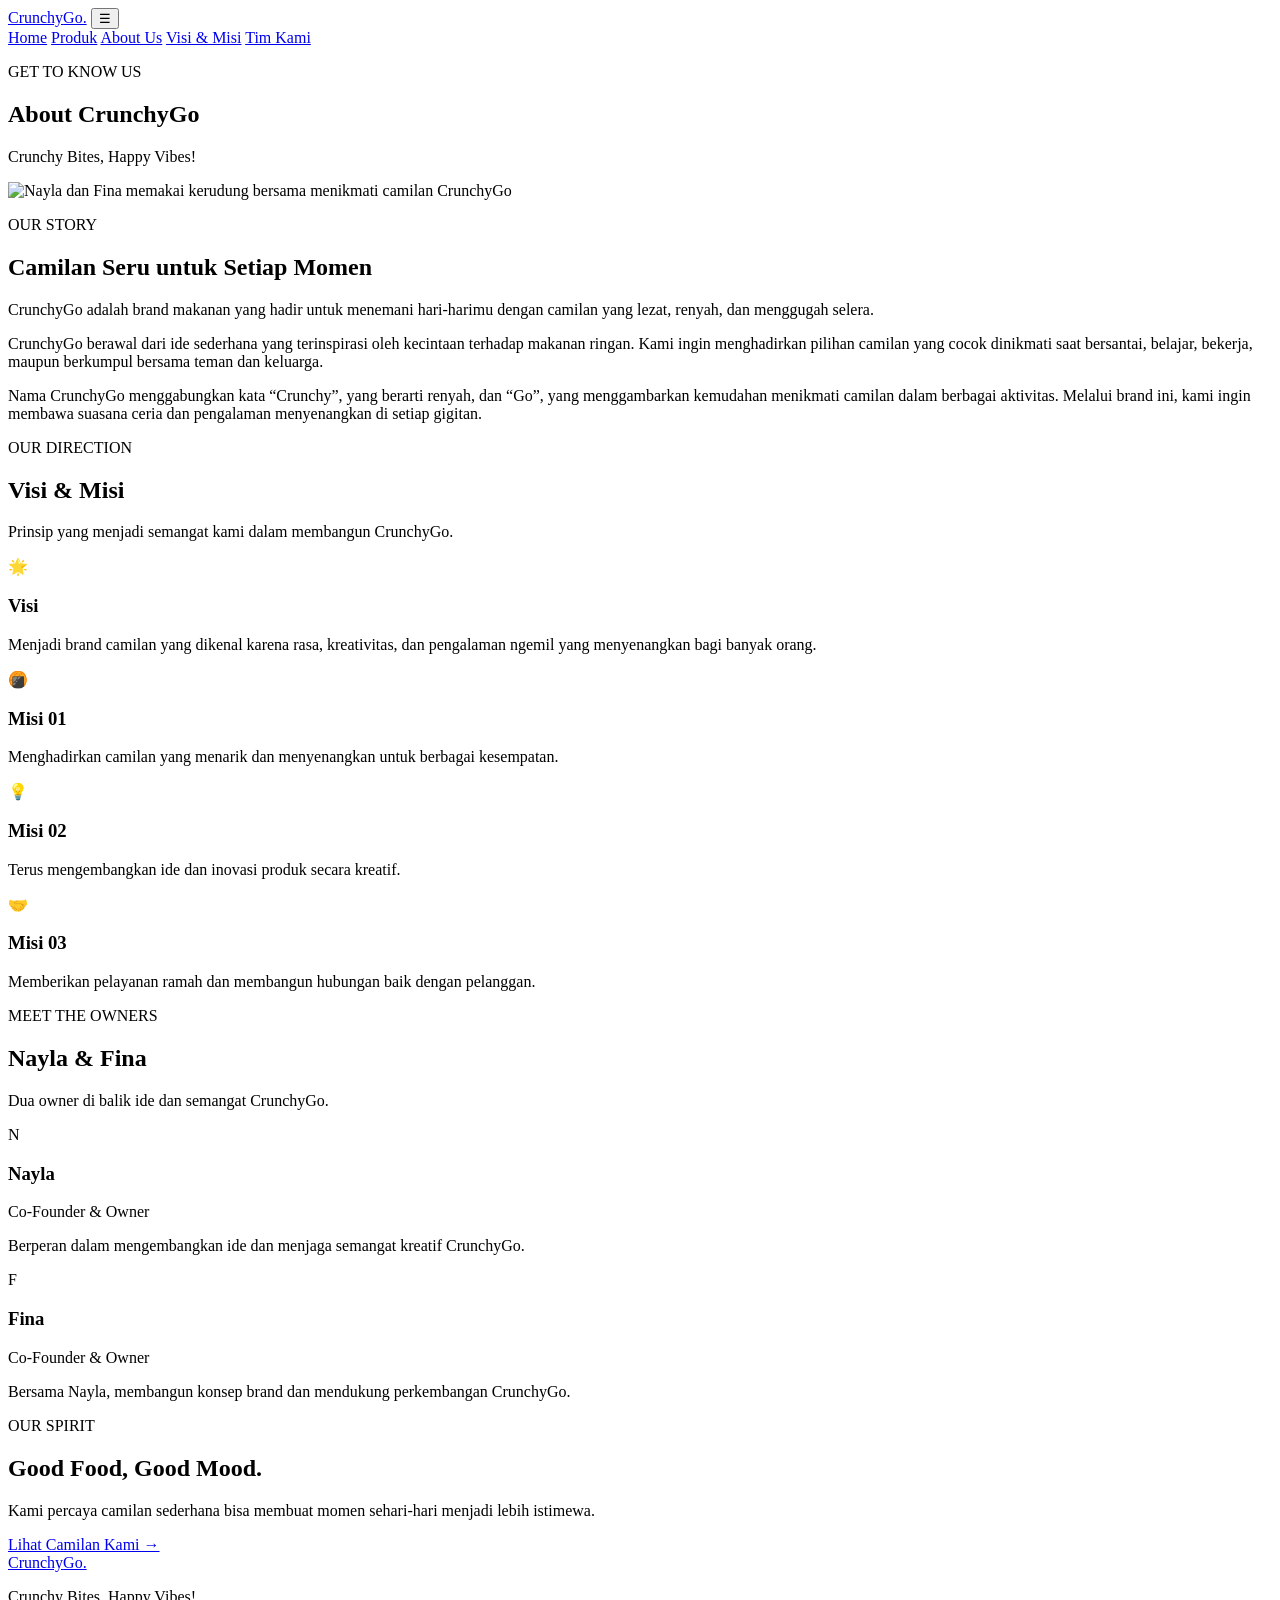
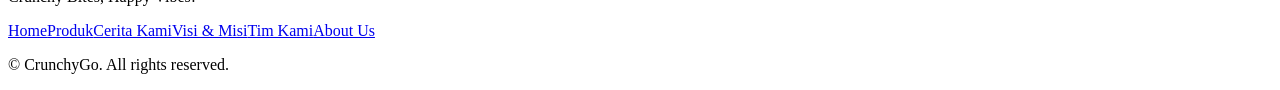
==== about.html @ ddae40fd "Add files via upload" ====
<!DOCTYPE html>
<html lang="id">
<head>
  <meta charset="UTF-8">
  <meta name="viewport" content="width=device-width, initial-scale=1.0">
  <meta name="description" content="Kenali cerita CrunchyGo, brand camilan lezat dan renyah.">
  <title>CrunchyGo | About Us</title>
  <link rel="stylesheet" href="assets/css/style.css">
  <script src="assets/js/main.js" defer></script>
</head>
<body>
  <header class="navbar">
    <a class="logo" href="index.html">Crunchy<span>Go.</span></a>
    <button class="menu-toggle" id="menuToggle" aria-label="Buka menu" aria-expanded="false">☰</button>
    <nav class="nav-links" id="navLinks">
      <a href="index.html">Home</a>
      <a href="index.html#products">Produk</a>
      <a class="active" href="about.html">About Us</a>
      <a href="index.html#vision">Visi &amp; Misi</a>
      <a href="index.html#team">Tim Kami</a>
    </nav>
  </header>

  <main>
    <section class="page-hero">
      <p class="eyebrow">GET TO KNOW US</p>
      <h1>About <span>CrunchyGo</span></h1>
      <p>Crunchy Bites, Happy Vibes!</p>
    </section>

    <section class="about-content section">
      <div class="about-image">
        <img src="assets/images/cerita-kami-nayla-fina-berkerudung.png" alt="Nayla dan Fina memakai kerudung bersama menikmati camilan CrunchyGo">
      </div>
      <div class="about-text">
        <p class="eyebrow">OUR STORY</p>
        <h2>Camilan Seru untuk <span>Setiap Momen</span></h2>
        <p>CrunchyGo adalah brand makanan yang hadir untuk menemani hari-harimu dengan camilan yang lezat, renyah, dan menggugah selera.</p>
        <p>CrunchyGo berawal dari ide sederhana yang terinspirasi oleh kecintaan terhadap makanan ringan. Kami ingin menghadirkan pilihan camilan yang cocok dinikmati saat bersantai, belajar, bekerja, maupun berkumpul bersama teman dan keluarga.</p>
        <p>Nama CrunchyGo menggabungkan kata “Crunchy”, yang berarti renyah, dan “Go”, yang menggambarkan kemudahan menikmati camilan dalam berbagai aktivitas. Melalui brand ini, kami ingin membawa suasana ceria dan pengalaman menyenangkan di setiap gigitan.</p>
      </div>
    </section>

    <section class="section vision-section" id="vision">
      <div class="section-heading"><p class="eyebrow">OUR DIRECTION</p><h2>Visi &amp; <span>Misi</span></h2><p>Prinsip yang menjadi semangat kami dalam membangun CrunchyGo.</p></div>
      <div class="vision-grid">
        <article class="vision-card vision-main"><div class="vision-icon">🌟</div><h3>Visi</h3><p>Menjadi brand camilan yang dikenal karena rasa, kreativitas, dan pengalaman ngemil yang menyenangkan bagi banyak orang.</p></article>
        <article class="vision-card"><div class="vision-icon">🍘</div><h3>Misi 01</h3><p>Menghadirkan camilan yang menarik dan menyenangkan untuk berbagai kesempatan.</p></article>
        <article class="vision-card"><div class="vision-icon">💡</div><h3>Misi 02</h3><p>Terus mengembangkan ide dan inovasi produk secara kreatif.</p></article>
        <article class="vision-card"><div class="vision-icon">🤝</div><h3>Misi 03</h3><p>Memberikan pelayanan ramah dan membangun hubungan baik dengan pelanggan.</p></article>
      </div>
    </section>

    <section class="section team-section" id="team">
      <div class="section-heading"><p class="eyebrow">MEET THE OWNERS</p><h2>Nayla &amp; <span>Fina</span></h2><p>Dua owner di balik ide dan semangat CrunchyGo.</p></div>
      <div class="team-grid">
        <article class="team-card"><div class="team-avatar avatar-nayla">N</div><h3>Nayla</h3><p class="team-role">Co-Founder &amp; Owner</p><p>Berperan dalam mengembangkan ide dan menjaga semangat kreatif CrunchyGo.</p></article>
        <article class="team-card"><div class="team-avatar avatar-fina">F</div><h3>Fina</h3><p class="team-role">Co-Founder &amp; Owner</p><p>Bersama Nayla, membangun konsep brand dan mendukung perkembangan CrunchyGo.</p></article>
      </div>
    </section>

    <section class="about-banner">
      <p class="eyebrow">OUR SPIRIT</p>
      <h2>Good Food, <span>Good Mood.</span></h2>
      <p>Kami percaya camilan sederhana bisa membuat momen sehari-hari menjadi lebih istimewa.</p>
      <a class="btn btn-primary" href="index.html#products">Lihat Camilan Kami →</a>
    </section>
  </main>

  <footer class="footer">
    <a class="logo" href="index.html">Crunchy<span>Go.</span></a>
    <p>Crunchy Bites, Happy Vibes!</p>
    <div class="footer-links"><a href="index.html">Home</a><a href="index.html#products">Produk</a><a href="index.html#story">Cerita Kami</a><a href="index.html#vision">Visi &amp; Misi</a><a href="index.html#team">Tim Kami</a><a href="about.html">About Us</a></div>
    <p class="copyright">© <span id="year"></span> CrunchyGo. All rights reserved.</p>
  </footer>
</body>
</html>
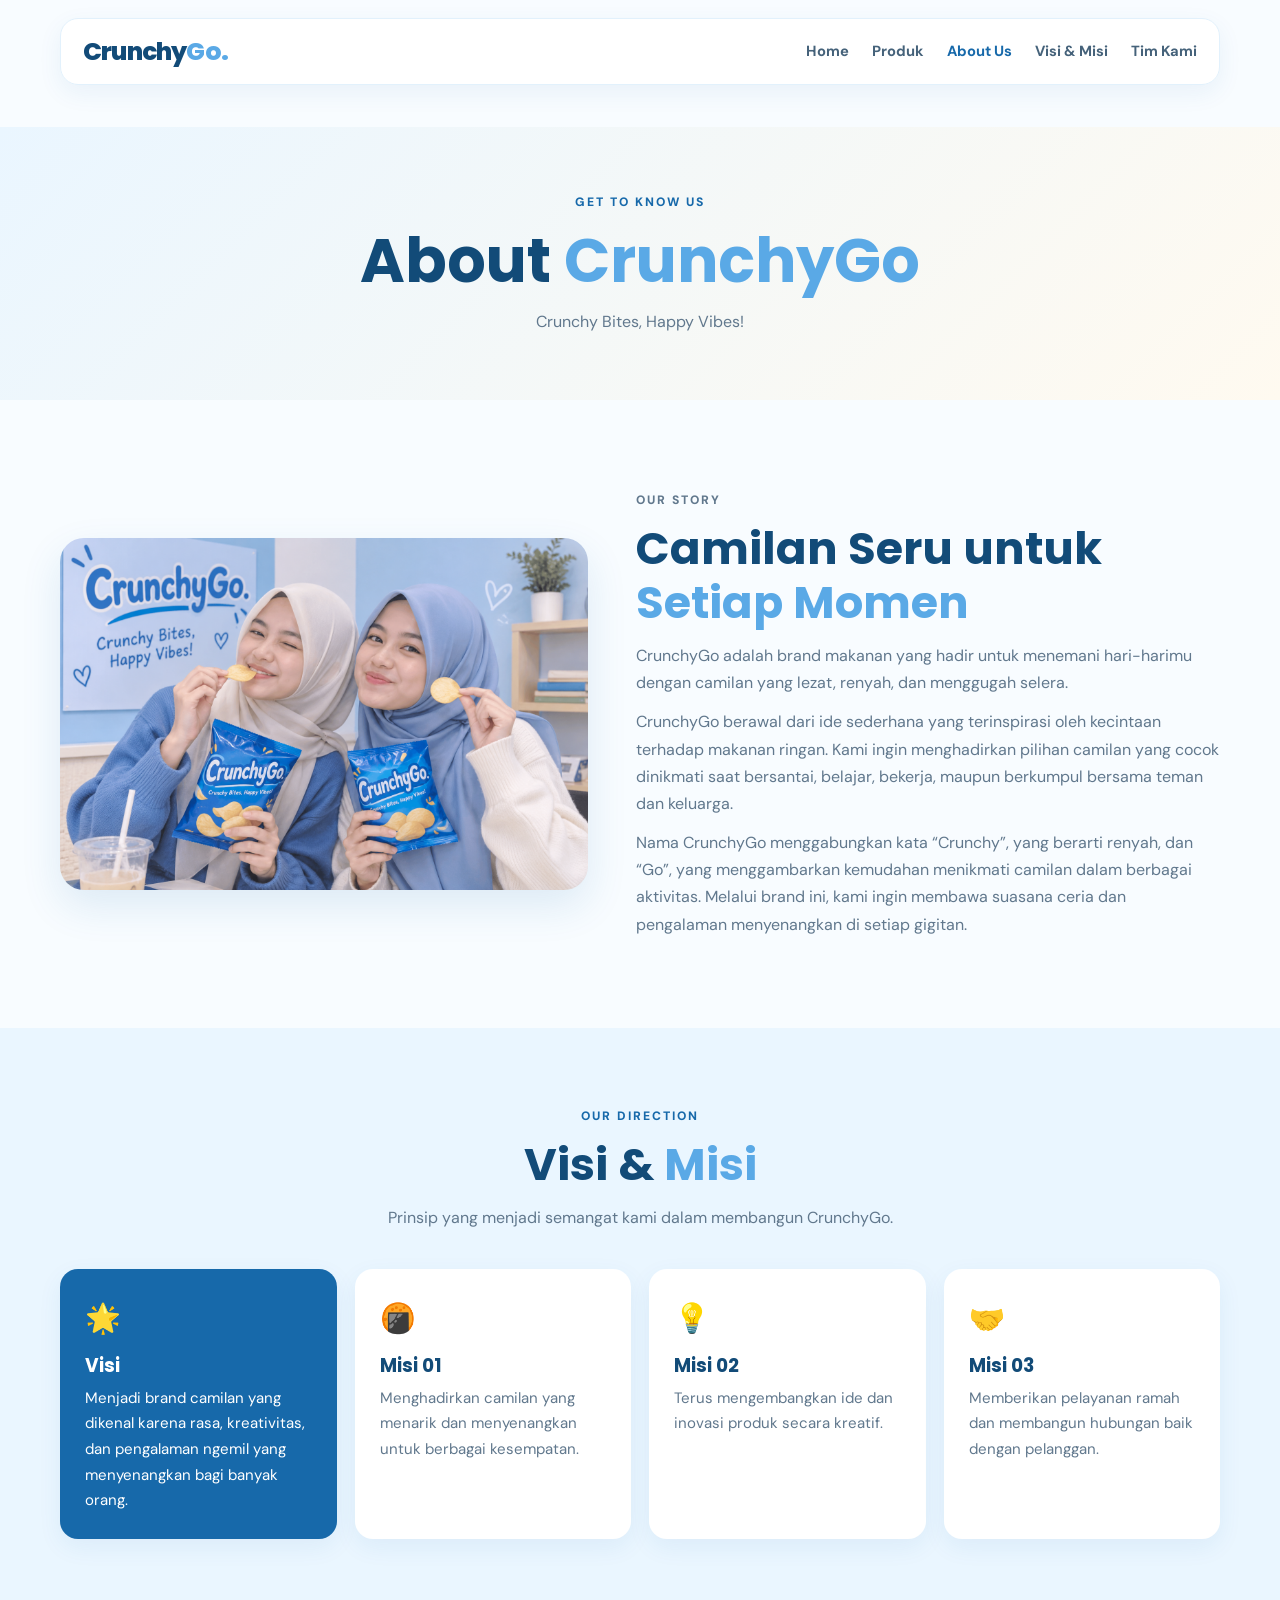
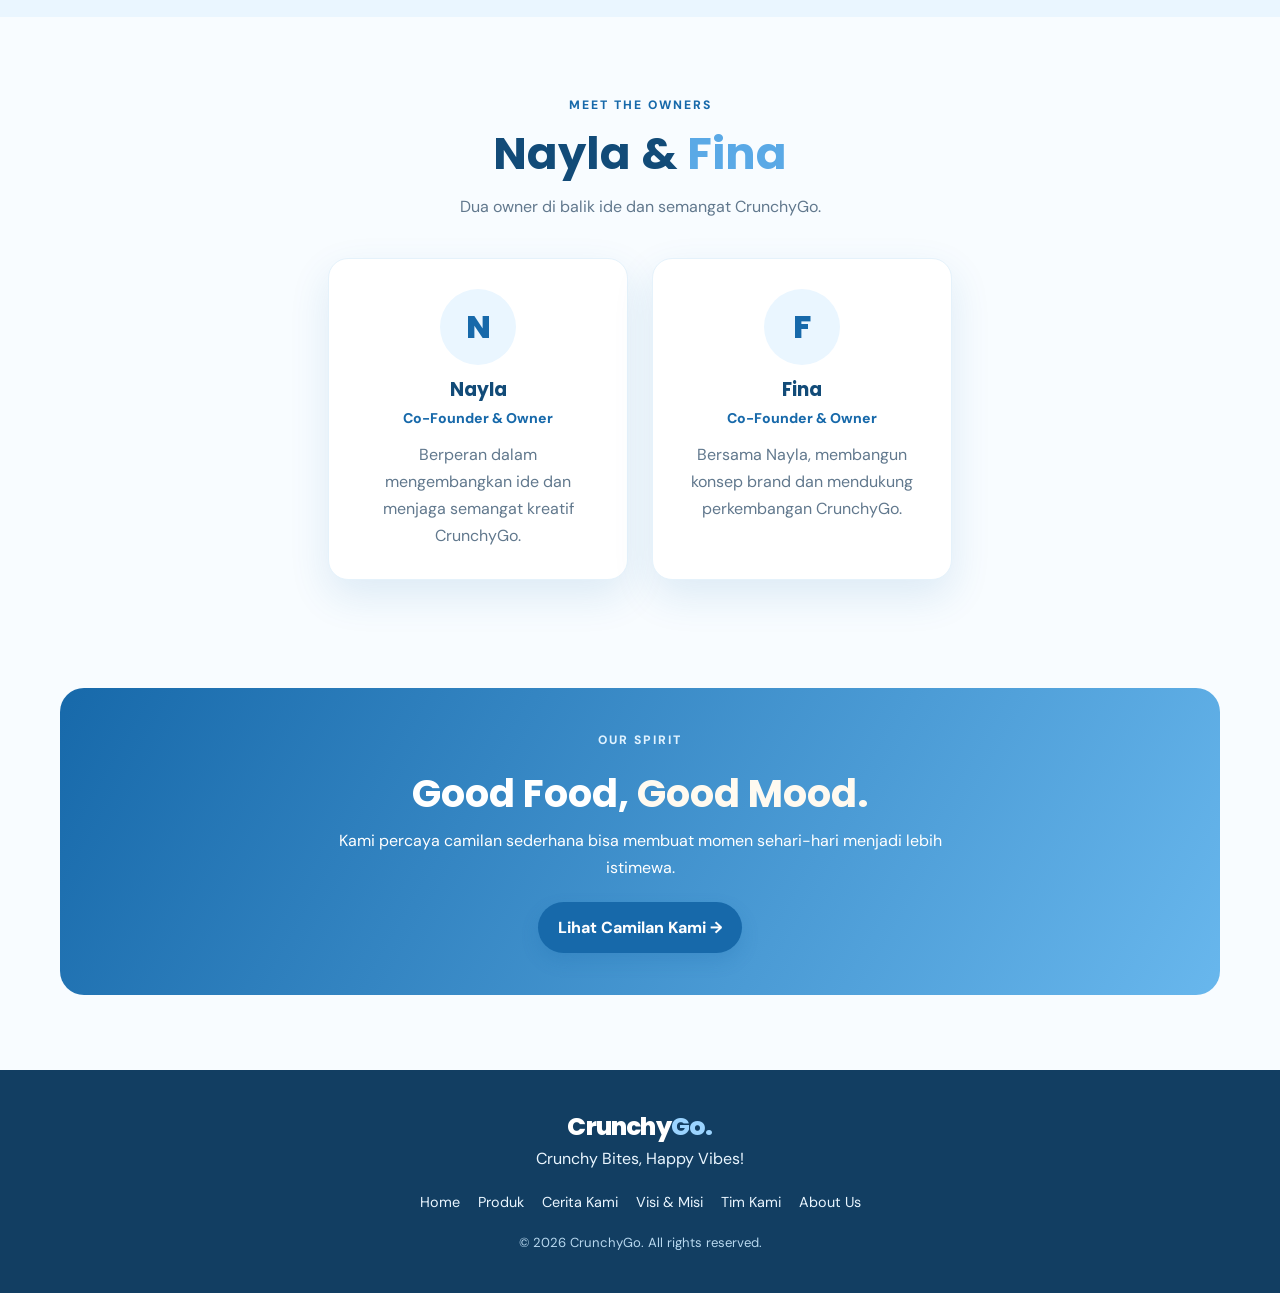
==== commit b432305d: "Fix owner photo on about page" ====
--- a/about.html
+++ b/about.html
@@ -30,7 +30,7 @@
 
     <section class="about-content section">
       <div class="about-image">
-        <img src="assets/images/cerita-kami-nayla-fina-berkerudung.png" alt="Nayla dan Fina memakai kerudung bersama menikmati camilan CrunchyGo">
+        <img src="assets/images/Sahabat%20Ceria%20Menikmati%20CrunchyGo.png" alt="Nayla dan Fina memakai kerudung bersama menikmati camilan CrunchyGo">
       </div>
       <div class="about-text">
         <p class="eyebrow">OUR STORY</p>
--- a/assets/css/style.css
+++ b/assets/css/style.css
@@ -0,0 +1,95 @@
+@import url('https://fonts.googleapis.com/css2?family=DM+Sans:wght@400;500;600;700&family=Poppins:wght@500;600;700;800&display=swap');
+
+:root {
+  --blue: #5aa9e6; --blue-dark: #1769aa; --blue-deep: #124b78;
+  --blue-pale: #eaf6ff; --cream: #fffaf0; --ink: #17324d;
+  --muted: #61788d; --white: #ffffff; --shadow: 0 16px 40px rgba(23, 105, 170, .12);
+}
+* { box-sizing: border-box; margin: 0; padding: 0; }
+html { scroll-behavior: smooth; }
+body { font-family: 'DM Sans', sans-serif; color: var(--ink); background: #f8fcff; line-height: 1.7; }
+a { color: inherit; text-decoration: none; }
+img { display: block; max-width: 100%; }
+.navbar { width: min(1160px, calc(100% - 40px)); margin: 18px auto 0; padding: 14px 22px; display: flex; align-items: center; justify-content: space-between; background: rgba(255,255,255,.94); border: 1px solid #e2f1fc; border-radius: 18px; box-shadow: 0 8px 24px rgba(23,105,170,.07); position: relative; z-index: 10; }
+.logo { font: 800 1.55rem 'Poppins', sans-serif; color: var(--blue-deep); letter-spacing: -.8px; }
+.logo span, h1 span, h2 span { color: var(--blue); }
+.nav-links { display: flex; align-items: center; gap: 23px; }
+.nav-links a { font-size: .92rem; font-weight: 700; color: #45627a; transition: .2s; }
+.nav-links a:hover, .nav-links a.active { color: var(--blue-dark); }
+.menu-toggle { display: none; border: 0; background: var(--blue-pale); color: var(--blue-dark); border-radius: 10px; padding: 8px 12px; font-size: 1.25rem; cursor: pointer; }
+.hero { width: min(1160px, calc(100% - 40px)); margin: 42px auto 20px; padding: 55px; display: grid; grid-template-columns: 1fr 1fr; gap: 48px; align-items: center; background: linear-gradient(135deg, #eaf6ff, #f8fcff 65%, #fffaf0); border-radius: 30px; overflow: hidden; }
+.eyebrow { color: var(--blue-dark); font-size: .76rem; font-weight: 800; letter-spacing: 2px; margin-bottom: 12px; }
+h1, h2, h3 { font-family: 'Poppins', sans-serif; line-height: 1.2; }
+.hero h1 { font-size: clamp(2.7rem, 5vw, 4.5rem); color: var(--blue-deep); margin-bottom: 18px; }
+.hero-description { max-width: 490px; color: var(--muted); font-size: 1.05rem; margin-bottom: 26px; }
+.hero-image { position: relative; }
+.hero-image img { width: 100%; height: 390px; object-fit: cover; border-radius: 24px; box-shadow: var(--shadow); }
+.image-label { position: absolute; left: 18px; bottom: 18px; background: var(--cream); padding: 10px 16px; border-radius: 12px; font-weight: 700; color: var(--blue-deep); }
+.image-label span { color: var(--blue); }
+.hero-actions { display: flex; flex-wrap: wrap; gap: 12px; }
+.btn { display: inline-flex; align-items: center; justify-content: center; padding: 12px 20px; border-radius: 999px; font-weight: 800; transition: .2s; }
+.btn:hover { transform: translateY(-2px); }
+.btn-primary { background: var(--blue-dark); color: white; box-shadow: 0 8px 18px rgba(23,105,170,.2); }
+.btn-outline { border: 1.5px solid var(--blue); color: var(--blue-dark); background: white; }
+.btn-light { background: var(--cream); color: var(--blue-deep); }
+.section { width: min(1160px, calc(100% - 40px)); margin: 0 auto; padding: 78px 0; }
+.section-heading { text-align: center; max-width: 650px; margin: 0 auto 38px; }
+.section-heading h2, .about-text h2 { color: var(--blue-deep); font-size: clamp(2rem, 3.5vw, 2.8rem); margin-bottom: 12px; }
+.section-heading > p:last-child { color: var(--muted); }
+.product-grid { display: grid; grid-template-columns: repeat(3, 1fr); gap: 24px; }
+.product-card { background: white; border: 1px solid #e5f2fb; border-radius: 20px; overflow: hidden; box-shadow: var(--shadow); transition: .25s; }
+.product-card:hover { transform: translateY(-6px); }
+.product-card img { width: 100%; height: 225px; object-fit: cover; }
+.product-info { padding: 22px; }
+.product-info h3 { color: var(--blue-deep); margin-bottom: 7px; }
+.product-info p, .note { color: var(--muted); }
+.note { text-align: center; font-size: .85rem; margin-top: 22px; }
+.story-section { padding-top: 35px; }
+.about-content { display: grid; grid-template-columns: .95fr 1.05fr; gap: 48px; align-items: center; }
+.about-image img { width: 100%; min-height: 330px; max-height: 440px; object-fit: cover; border-radius: 24px; box-shadow: var(--shadow); background: var(--blue-pale); }
+.about-text p { color: var(--muted); margin: 12px 0; }
+.about-text .btn { margin-top: 12px; }
+.vision-section { background: var(--blue-pale); width: 100%; max-width: none; padding-left: max(20px, calc((100% - 1160px)/2)); padding-right: max(20px, calc((100% - 1160px)/2)); }
+.vision-grid { display: grid; grid-template-columns: repeat(4, 1fr); gap: 18px; }
+.vision-card { padding: 25px; background: white; border-radius: 18px; box-shadow: 0 8px 24px rgba(23,105,170,.07); }
+.vision-card h3 { color: var(--blue-deep); margin: 12px 0 8px; }
+.vision-card p { color: var(--muted); font-size: .94rem; }
+.vision-icon { font-size: 1.8rem; }
+.vision-main { background: var(--blue-dark); color: white; }
+.vision-main h3, .vision-main p { color: white; }
+.team-grid { display: grid; grid-template-columns: repeat(2, minmax(0, 300px)); justify-content: center; gap: 24px; }
+.team-card { background: white; padding: 30px; border-radius: 20px; text-align: center; border: 1px solid #e5f2fb; box-shadow: var(--shadow); }
+.team-avatar { width: 76px; height: 76px; margin: 0 auto 14px; border-radius: 50%; display: grid; place-items: center; background: var(--blue-pale); color: var(--blue-dark); font: 800 2rem 'Poppins', sans-serif; }
+.team-card h3 { color: var(--blue-deep); }
+.team-role { color: var(--blue-dark); font-weight: 800; font-size: .88rem; margin: 5px 0 10px; }
+.team-card p:last-child { color: var(--muted); }
+.cta, .about-banner { width: min(1160px, calc(100% - 40px)); margin: 30px auto 75px; padding: 42px; border-radius: 24px; background: linear-gradient(120deg, var(--blue-dark), #68b7ed); color: white; display: flex; align-items: center; justify-content: space-between; gap: 25px; }
+.cta h2, .about-banner h2 { font-size: clamp(1.8rem, 3vw, 2.5rem); margin-bottom: 10px; }
+.cta h2 span, .about-banner h2 span { color: var(--cream); }
+.cta .eyebrow, .about-banner .eyebrow { color: #dff2ff; }
+.cta p, .about-banner p { max-width: 650px; }
+.page-hero { margin: 42px auto 0; padding: 65px 20px; text-align: center; background: linear-gradient(135deg, #eaf6ff, #fffaf0); }
+.page-hero h1 { color: var(--blue-deep); font-size: clamp(2.4rem, 5vw, 3.8rem); margin-bottom: 10px; }
+.page-hero > p:last-child { color: var(--muted); }
+.about-banner { display: block; text-align: center; }
+.about-banner p { margin: 0 auto 20px; }
+.footer { padding: 38px 20px; text-align: center; background: #123e62; color: #eaf6ff; }
+.footer .logo { color: white; }
+.footer .logo span { color: #9bd4ff; }
+.footer-links { display: flex; flex-wrap: wrap; justify-content: center; gap: 18px; margin: 18px 0; }
+.footer-links a { color: #eaf6ff; font-size: .9rem; }
+.copyright { color: #b8d8ef; font-size: .82rem; }
+@media (max-width: 850px) { .nav-links { gap: 13px; } .nav-links a { font-size: .82rem; } .hero { padding: 35px; gap: 25px; } .vision-grid { grid-template-columns: repeat(2, 1fr); } }
+@media (max-width: 650px) {
+  .navbar { width: calc(100% - 24px); margin-top: 12px; padding: 12px 16px; }
+  .menu-toggle { display: block; }
+  .nav-links { display: none; position: absolute; top: calc(100% + 8px); left: 0; right: 0; padding: 16px; background: white; border: 1px solid #e2f1fc; border-radius: 16px; box-shadow: var(--shadow); flex-direction: column; align-items: stretch; gap: 12px; }
+  .nav-links.show { display: flex; } .nav-links a { padding: 5px 8px; font-size: .95rem; }
+  .hero { width: calc(100% - 24px); margin-top: 20px; padding: 28px 22px; grid-template-columns: 1fr; }
+  .hero-image img { height: 260px; } .section { width: calc(100% - 32px); padding: 55px 0; }
+  .product-grid, .about-content { grid-template-columns: 1fr; } .product-grid { gap: 18px; }
+  .product-card img { height: 210px; } .about-content { gap: 25px; } .about-image img { min-height: 240px; }
+  .vision-section { width: 100%; padding-left: 16px; padding-right: 16px; } .vision-grid { grid-template-columns: 1fr; }
+  .team-grid { grid-template-columns: 1fr; } .cta { width: calc(100% - 24px); padding: 28px 22px; flex-direction: column; align-items: flex-start; }
+  .about-banner { width: calc(100% - 24px); padding: 32px 22px; } .footer-links { gap: 12px; }
+}
